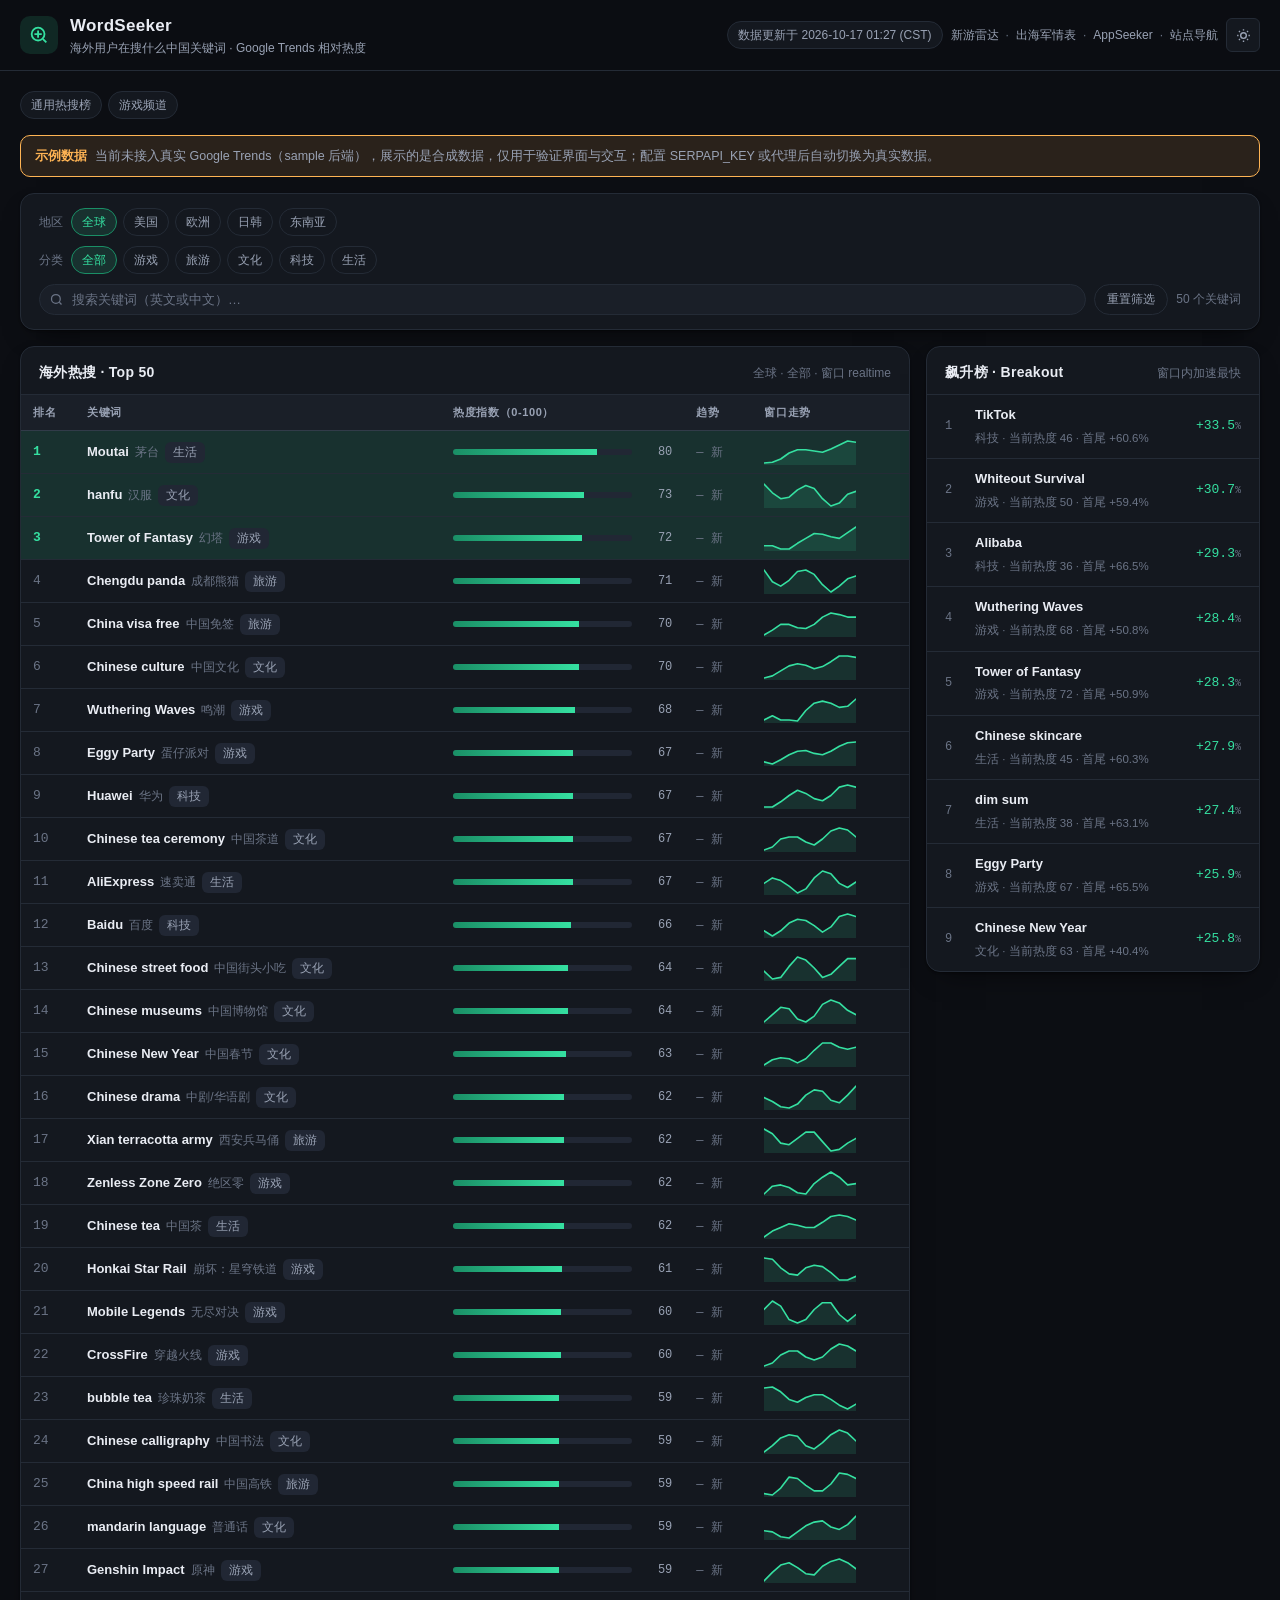
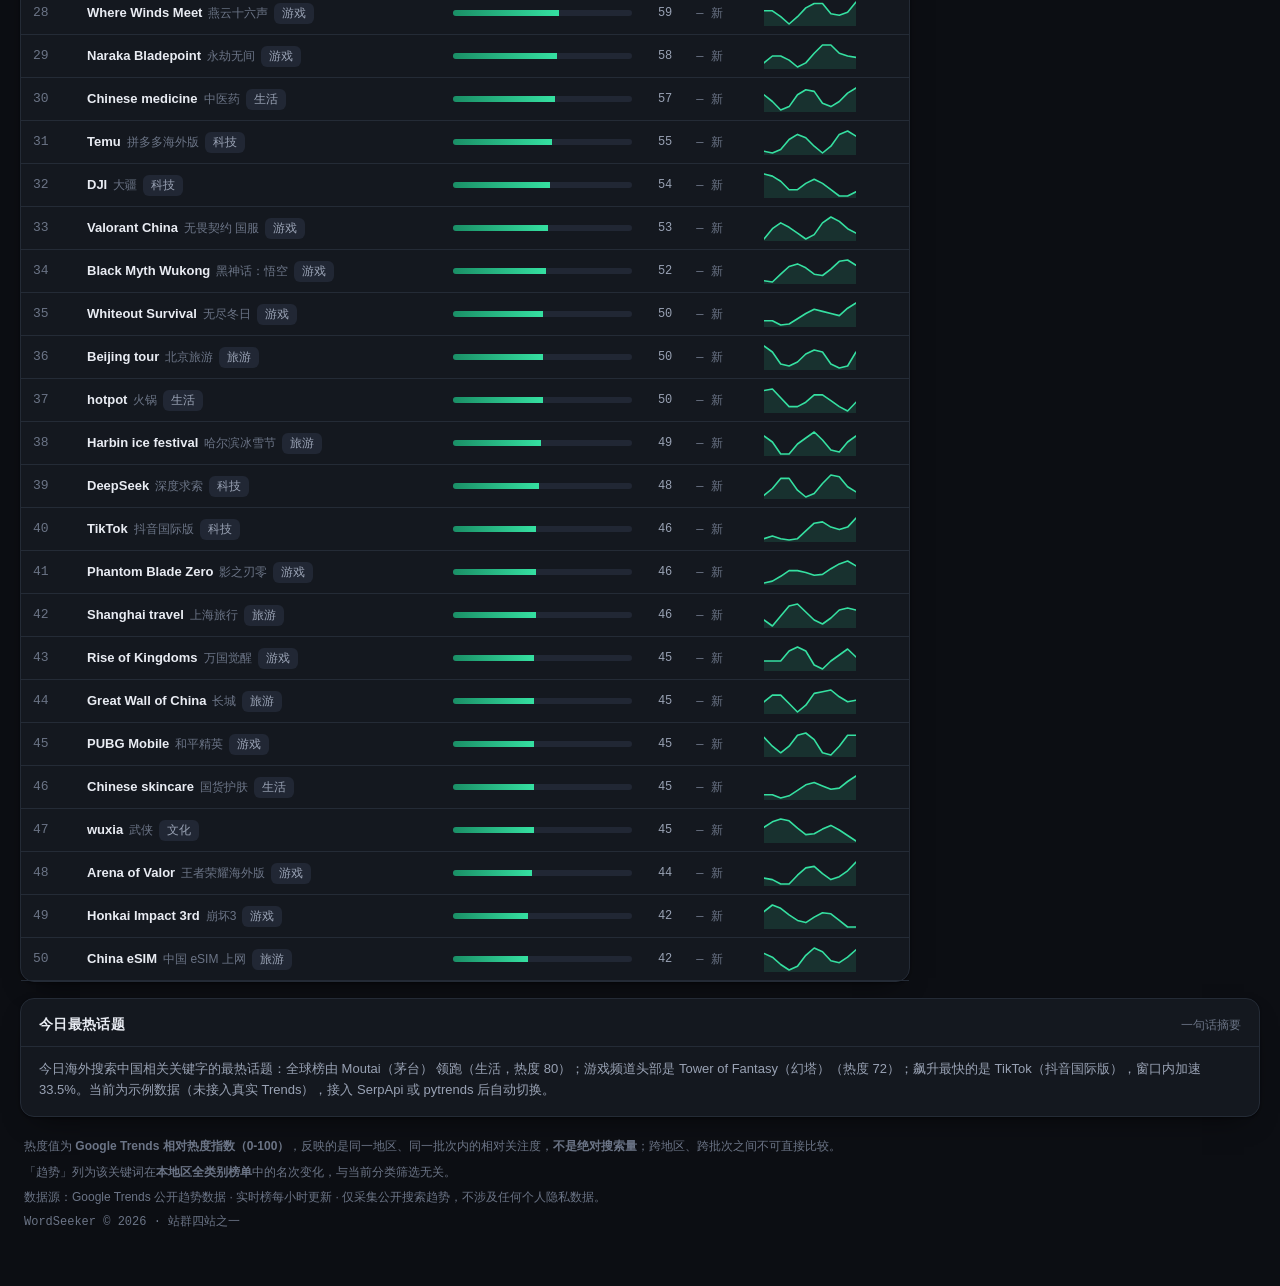
==== web/index.html @ 83b797f4 "feat: WordSeeker 站点与采集管道首版" ====
<!DOCTYPE html>
<html lang="zh-CN" data-theme="dark">
<head>
<meta charset="utf-8">
<meta name="viewport" content="width=device-width, initial-scale=1">
<title>WordSeeker · 海外热搜中国关键词榜</title>
<meta name="description" content="海外用户在搜什么中国关键词：基于 Google Trends 的实时热度排行 Top 50，支持地区与分类筛选，附飙升榜与今日最热话题摘要。">
<script>
(function () {
  try {
    var saved = localStorage.getItem('wordseeker:theme');
    document.documentElement.setAttribute('data-theme', saved === 'light' ? 'light' : 'dark');
  } catch (error) { /* 隐私模式下保持默认 */ }
})();
</script>
<link rel="stylesheet" href="styles.css?v=1">
</head>
<body>

<header class="topbar">
  <div class="topbar-inner">
    <div class="brand">
      <span class="brand-mark" aria-hidden="true">
        <svg viewBox="0 0 24 24" fill="none" stroke="currentColor" stroke-width="2">
          <circle cx="11" cy="11" r="7"></circle>
          <path d="M20 20l-3.6-3.6M11 7v8M7 11h8"></path>
        </svg>
      </span>
      <div class="brand-text">
        <h1>WordSeeker</h1>
        <p>海外用户在搜什么中国关键词 · Google Trends 相对热度</p>
      </div>
    </div>

    <div class="topbar-actions">
      <span class="chip chip-quiet" id="updated-at">正在载入数据…</span>
      <nav class="site-nav" aria-label="同服务器的其他站点">
        <a href="http://101.132.195.92/gameseek/">新游雷达</a>
        <span class="sep">·</span>
        <a href="http://101.132.195.92/gameqker/">出海军情表</a>
        <span class="sep">·</span>
        <a href="http://101.132.195.92/appseeker/">AppSeeker</a>
        <span class="sep">·</span>
        <a href="http://101.132.195.92/">站点导航</a>
      </nav>
      <button class="icon-btn" id="theme-toggle" type="button" aria-label="切换配色">
        <svg viewBox="0 0 24 24" fill="none" stroke="currentColor" stroke-width="2" aria-hidden="true">
          <path d="M12 3v2M12 19v2M3 12h2M19 12h2M5.6 5.6l1.4 1.4M17 17l1.4 1.4M18.4 5.6L17 7M7 17l-1.4 1.4"></path>
          <circle cx="12" cy="12" r="4"></circle>
        </svg>
      </button>
    </div>
  </div>
</header>

<main class="shell">

  <nav class="chips" aria-label="频道切换">
    <a class="chip" href="index.html" aria-current="page" style="text-decoration:none">通用热搜榜</a>
    <a class="chip" href="games.html" style="text-decoration:none">游戏频道</a>
  </nav>

  <section class="panel mode-banner" id="mode-banner" hidden></section>

  <section class="panel filter-bar" aria-label="筛选">
    <div class="filter-row">
      <span class="filter-label">地区</span>
      <div class="chips" id="filter-region"></div>
    </div>
    <div class="filter-row">
      <span class="filter-label">分类</span>
      <div class="chips" id="filter-category"></div>
    </div>
    <div class="filter-row">
      <span class="search-wrap">
        <svg class="search-icon" viewBox="0 0 24 24" fill="none" stroke="currentColor" stroke-width="2" aria-hidden="true">
          <circle cx="11" cy="11" r="7"></circle>
          <path d="M20 20l-3.5-3.5"></path>
        </svg>
        <input type="search" id="search" placeholder="搜索关键词（英文或中文）…" autocomplete="off">
      </span>
      <button class="text-btn" id="reset" type="button">重置筛选</button>
      <span class="result-count" id="result-count"></span>
    </div>
  </section>

  <div class="board-layout">

    <section class="panel" aria-label="实时热搜榜">
      <div class="panel-head">
        <h2 class="panel-title">海外热搜 · Top 50</h2>
        <span class="panel-sub" id="board-sub"></span>
      </div>
      <div class="board-scroll">
        <table class="board-table">
          <thead>
            <tr>
              <th>排名</th>
              <th>关键词</th>
              <th>热度指数（0-100）</th>
              <th>趋势</th>
              <th>窗口走势</th>
            </tr>
          </thead>
          <tbody id="board-body"></tbody>
        </table>
      </div>
    </section>

    <section class="panel" aria-label="飙升榜">
      <div class="panel-head">
        <h2 class="panel-title">飙升榜 · Breakout</h2>
        <span class="panel-sub">窗口内加速最快</span>
      </div>
      <div class="breakout-list" id="breakout-list"></div>
    </section>

  </div>

  <section class="panel" aria-label="今日最热话题">
    <div class="panel-head">
      <h2 class="panel-title">今日最热话题</h2>
      <span class="panel-sub">一句话摘要</span>
    </div>
    <div class="panel-body">
      <p class="intro-text" id="summary-text" style="margin:0"></p>
    </div>
  </section>

  <footer class="site-footer">
    <p>热度值为 <strong>Google Trends 相对热度指数（0-100）</strong>，反映的是同一地区、同一批次内的相对关注度，<strong>不是绝对搜索量</strong>；跨地区、跨批次之间不可直接比较。</p>
    <p>「趋势」列为该关键词在<strong>本地区全类别榜单</strong>中的名次变化，与当前分类筛选无关。</p>
    <p>数据源：Google Trends 公开趋势数据 · 实时榜每小时更新 · 仅采集公开搜索趋势，不涉及任何个人隐私数据。</p>
    <p class="footer-meta">WordSeeker © <span class="year"></span> · 站群四站之一</p>
  </footer>

</main>

<script src="data/trending.js"></script>
<script src="core.js"></script>
<script src="app.js"></script>
</body>
</html>
---- web/styles.css ----
/* ==========================================================================
   wordseeker - 海外热搜中国关键词榜
   design tokens 沿用站群权威定义（gameqker/web/styles.css），保证四站视觉统一、各自独立
   ========================================================================== */

:root {
  --font-sans: -apple-system, BlinkMacSystemFont, "Segoe UI", "PingFang SC",
               "Hiragino Sans GB", "Microsoft YaHei", "Noto Sans SC", sans-serif;
  --font-mono: "JetBrains Mono", ui-monospace, "SFMono-Regular", Consolas, monospace;
  --radius-sm: 6px;
  --radius: 10px;
  --radius-lg: 14px;
  --radius-full: 999px;
  --shell: 1440px;
}

:root[data-theme="dark"] {
  --bg: #0c0e13;
  --bg-soft: #10131a;
  --panel: #14181f;
  --panel-2: #1a1f28;
  --panel-3: #212734;
  --row-alt: #0f1219;
  --border: #242b36;
  --border-strong: #313b49;
  --text: #e9ecf3;
  --text-dim: #99a2b4;
  --text-faint: #6b7486;
  --brand: #35e0a1;
  --brand-deep: #1a8f66;
  --brand-wash: rgba(53, 224, 161, 0.12);
  --blue: #6ea8ff;
  --amber: #ffb454;
  --violet: #b98bff;
  --pink: #ff7ab8;
  --red: #ff6b6b;
  --shadow: 0 1px 2px rgba(0, 0, 0, 0.4), 0 12px 28px -16px rgba(0, 0, 0, 0.8);
}

:root[data-theme="light"] {
  --bg: #f5f6f9;
  --bg-soft: #ffffff;
  --panel: #ffffff;
  --panel-2: #f4f6f9;
  --panel-3: #eceff4;
  --row-alt: #f7f8fa;
  --border: #e2e6ed;
  --border-strong: #ced4de;
  --text: #14181f;
  --text-dim: #5c6575;
  --text-faint: #8b93a3;
  --brand: #0d9d68;
  --brand-deep: #086647;
  --brand-wash: rgba(13, 157, 104, 0.10);
  --blue: #2f6fe4;
  --amber: #b5730a;
  --violet: #7c4fd4;
  --pink: #c43f80;
  --red: #d93a3a;
  --shadow: 0 1px 2px rgba(16, 24, 40, 0.04), 0 10px 24px -18px rgba(16, 24, 40, 0.25);
}

/* 变现等级色阶 */
:root {
  --c-lv-high: var(--brand);
  --c-lv-midhigh: var(--blue);
  --c-lv-mid: var(--amber);
  --c-lv-midlow: var(--violet);
  --c-lv-low: var(--text-faint);
}

/* ==========================================================================
   Base
   ========================================================================== */

* { box-sizing: border-box; }

[hidden] { display: none !important; }

html, body { margin: 0; }

body {
  background: var(--bg);
  color: var(--text);
  font-family: var(--font-sans);
  font-size: 14px;
  line-height: 1.6;
  -webkit-font-smoothing: antialiased;
}

a { color: var(--blue); text-decoration: none; }
a:hover { text-decoration: underline; }
code { font-family: var(--font-mono); font-size: 0.92em; color: var(--text-dim); }

/* ==========================================================================
   Topbar
   ========================================================================== */

.topbar {
  position: sticky;
  top: 0;
  z-index: 20;
  background: color-mix(in srgb, var(--bg) 88%, transparent);
  backdrop-filter: blur(10px);
  border-bottom: 1px solid var(--border);
}

.topbar-inner {
  max-width: var(--shell);
  margin: 0 auto;
  padding: 12px 20px;
  display: flex;
  align-items: center;
  gap: 16px;
  flex-wrap: wrap;
}

.brand { display: flex; align-items: center; gap: 12px; flex: 1 1 auto; min-width: 0; }

.brand-mark {
  width: 38px; height: 38px;
  display: grid; place-items: center;
  border-radius: var(--radius);
  background: var(--brand-wash);
  color: var(--brand);
  flex: none;
}
.brand-mark svg { width: 22px; height: 22px; }

.brand-text h1 { margin: 0; font-size: 17px; letter-spacing: 0.3px; }
.brand-text p { margin: 0; font-size: 12px; color: var(--text-dim); }

.topbar-actions { display: flex; align-items: center; gap: 8px; flex-wrap: wrap; }

/* 顶栏右侧的站间互链（跨子站一律用绝对 URL，见 site_memory §3） */
.site-nav { display: flex; align-items: center; gap: 7px; font-size: 12px; white-space: nowrap; }
.site-nav a { color: var(--text-dim); text-decoration: none; }
.site-nav a:hover { color: var(--brand); }
.site-nav .sep { color: var(--text-faint); }

.icon-btn {
  width: 34px; height: 34px;
  display: grid; place-items: center;
  border-radius: var(--radius-sm);
  border: 1px solid var(--border);
  background: var(--panel);
  color: var(--text-dim);
  cursor: pointer;
}
.icon-btn:hover { color: var(--text); border-color: var(--border-strong); }
.icon-btn svg { width: 17px; height: 17px; }

/* ==========================================================================
   Chips & badges
   ========================================================================== */

.chip {
  display: inline-flex;
  align-items: center;
  gap: 6px;
  padding: 4px 10px;
  border-radius: var(--radius-full);
  border: 1px solid var(--border);
  background: var(--panel);
  color: var(--text-dim);
  font-size: 12px;
  font-family: inherit;
  line-height: 1.5;
  cursor: pointer;
  white-space: nowrap;
}
.chip:hover { border-color: var(--border-strong); color: var(--text); }
.chip[aria-pressed="true"] {
  background: var(--brand-wash);
  border-color: var(--brand-deep);
  color: var(--brand);
}
.chip-quiet { cursor: default; }
.chip-quiet:hover { border-color: var(--border); color: var(--text-dim); }
.chip-changed {
  cursor: default;
  background: var(--brand-wash);
  border-color: var(--brand-deep);
  color: var(--brand);
}
/* 上线倒计时提醒：用琥珀色，和「今日变更」的绿色区分开 */
.chip-alert {
  cursor: default;
  background: color-mix(in srgb, var(--amber) 14%, transparent);
  border-color: var(--amber);
  color: var(--amber);
}
.chip-count { color: var(--text-faint); font-size: 11px; }

.badge {
  display: inline-block;
  margin-left: 6px;
  padding: 1px 6px;
  border-radius: var(--radius-sm);
  font-size: 10px;
  font-weight: 500;
  letter-spacing: 0.2px;
  white-space: nowrap;
  vertical-align: middle;
}
.badge-manual { background: var(--panel-3); color: var(--text-faint); border: 1px solid var(--border); }
.badge-auto { background: var(--brand-wash); color: var(--brand); border: 1px solid var(--brand-deep); }

/* ==========================================================================
   Shell & panels
   ========================================================================== */

.shell {
  max-width: var(--shell);
  margin: 0 auto;
  padding: 20px;
  display: flex;
  flex-direction: column;
  gap: 16px;
}

.panel {
  background: var(--panel);
  border: 1px solid var(--border);
  border-radius: var(--radius-lg);
  box-shadow: var(--shadow);
}

.intro-panel { padding: 16px 18px; }
.intro-text { margin: 0 0 8px; color: var(--text-dim); font-size: 13px; }
.legend { margin: 0; color: var(--text-faint); font-size: 12px; display: flex; align-items: center; flex-wrap: wrap; }
.legend-gap { width: 14px; }

.filter-panel { padding: 14px 18px; display: flex; flex-direction: column; gap: 10px; }
.filter-row { display: flex; align-items: center; gap: 8px; flex-wrap: wrap; }
.filter-label { color: var(--text-faint); font-size: 12px; flex: none; }
.chips { display: flex; align-items: center; gap: 6px; flex-wrap: wrap; }

.search-wrap {
  position: relative;
  display: flex;
  align-items: center;
  flex: 1 1 260px;
  min-width: 220px;
}
.search-icon {
  position: absolute;
  left: 10px;
  width: 15px; height: 15px;
  color: var(--text-faint);
  pointer-events: none;
}
#search {
  width: 100%;
  padding: 7px 12px 7px 32px;
  border-radius: var(--radius-full);
  border: 1px solid var(--border);
  background: var(--panel-2);
  color: var(--text);
  font-family: inherit;
  font-size: 13px;
}
#search::placeholder { color: var(--text-faint); }
#search:focus { outline: none; border-color: var(--brand-deep); }

.text-btn {
  padding: 6px 12px;
  border-radius: var(--radius-full);
  border: 1px solid var(--border);
  background: transparent;
  color: var(--text-dim);
  font-family: inherit;
  font-size: 12px;
  cursor: pointer;
}
.text-btn:hover { color: var(--text); border-color: var(--border-strong); }
.result-count { margin-left: auto; color: var(--text-faint); font-size: 12px; }

/* ==========================================================================
   Comparison table
   ========================================================================== */

.table-panel { overflow: hidden; }

.table-scroll {
  overflow-x: auto;
  overflow-y: visible;
  /* 让横向滚动条常驻，避免用户忽略右侧还有列 */
  scrollbar-color: var(--border-strong) transparent;
}

.cmp-table {
  border-collapse: separate;
  border-spacing: 0;
  width: 100%;
  min-width: 1500px;
  font-size: 13px;
}

.cmp-table th,
.cmp-table td {
  border-bottom: 1px solid var(--border);
  border-right: 1px solid var(--border);
  padding: 10px 12px;
  text-align: left;
  vertical-align: top;
}
.cmp-table th:last-child,
.cmp-table td:last-child { border-right: none; }
.cmp-table tbody tr:last-child td { border-bottom: none; }

/* 两级表头 */
.group-row th {
  position: sticky;
  top: 0;
  z-index: 2;
  background: var(--panel-2);
  color: var(--text-dim);
  font-size: 11px;
  font-weight: 600;
  letter-spacing: 1px;
  text-align: center;
  padding: 6px 12px;
  border-bottom: 1px solid var(--border-strong);
}

.col-row th {
  position: sticky;
  top: 27px;
  z-index: 2;
  background: var(--panel-2);
  color: var(--text);
  font-size: 12px;
  font-weight: 600;
  white-space: nowrap;
  border-bottom: 1px solid var(--border-strong);
}

.th-btn {
  border: none;
  background: transparent;
  color: inherit;
  font: inherit;
  padding: 0;
  cursor: pointer;
  display: inline-flex;
  align-items: center;
  gap: 4px;
}
.th-btn:hover { color: var(--brand); }
.th-btn::after { content: "↕"; color: var(--text-faint); font-size: 10px; }
.th-btn[data-dir="asc"]::after { content: "↑"; color: var(--brand); }
.th-btn[data-dir="desc"]::after { content: "↓"; color: var(--brand); }

/* 首列冻结 */
.cmp-table .col-first { position: sticky; left: 0; z-index: 3; background: var(--panel-2); }

/* 隔行变色：颜色挂在行级变量上，冻结列与普通单元格共用同一底色，
   排序/筛选后 nth-child 会跟着重排，不需要动 JS */
.cmp-table tbody tr { --row-bg: var(--panel); }
.cmp-table tbody tr:nth-child(even) { --row-bg: var(--row-alt); }
.cmp-table tbody td { background: var(--row-bg); }
.cmp-table td.col-first { background: var(--row-bg); z-index: 1; min-width: 190px; }

/* 悬停要能盖住条纹，所以必须写在斑马纹规则之后 */
.cmp-table tbody tr:hover td { background: var(--panel-3); }

td.col-name { min-width: 190px; }
td.col-markets, td.col-keywords, td.col-opportunities, td.col-risks { min-width: 190px; }
td.col-cn_status, td.col-global_status, td.col-gap_window { min-width: 230px; }

.game-name { font-weight: 600; font-size: 14px; }
.game-name-en { color: var(--text-faint); font-size: 12px; }
.prio {
  display: inline-block;
  padding: 1px 8px;
  border-radius: var(--radius-full);
  background: var(--panel-3);
  color: var(--text-dim);
  font-family: var(--font-mono);
  font-size: 12px;
}

.cell-title { color: var(--text); }
.cell-sub { color: var(--text-dim); font-size: 12px; }

ul.cell-list { margin: 0; padding-left: 16px; }
ul.cell-list li { margin: 2px 0; color: var(--text-dim); }
ul.cell-list li::marker { color: var(--text-faint); }

.tag-row { display: flex; flex-wrap: wrap; gap: 4px; }
.tag {
  display: inline-block;
  padding: 1px 8px;
  border-radius: var(--radius-sm);
  background: var(--panel-3);
  color: var(--text-dim);
  font-size: 12px;
  white-space: nowrap;
}

.lv {
  display: inline-block;
  padding: 1px 8px;
  border-radius: var(--radius-full);
  border: 1px solid currentColor;
  font-size: 12px;
}
.lv-high { color: var(--c-lv-high); }
.lv-midhigh { color: var(--c-lv-midhigh); }
.lv-mid { color: var(--c-lv-mid); }
.lv-midlow { color: var(--c-lv-midlow); }
.lv-low { color: var(--c-lv-low); }

/* 自动校验区块 */
.auto-block {
  margin-top: 8px;
  padding: 8px 10px;
  border-radius: var(--radius-sm);
  background: var(--panel-2);
  border: 1px dashed var(--border-strong);
}
.auto-head { font-size: 11px; color: var(--brand); letter-spacing: 0.4px; }
.auto-list { margin: 4px 0 0; padding: 0; list-style: none; font-size: 12px; color: var(--text-dim); }
.auto-list li { margin: 1px 0; }
.auto-key { color: var(--text-faint); margin-right: 4px; }
.auto-bad { color: var(--amber); }
.auto-stale { color: var(--text-faint); font-size: 11px; }

/* 海外热度：人工定性，左侧色条与「自动校验」区块区分开 */
.heat-block {
  margin-top: 8px;
  padding: 7px 10px;
  border-radius: var(--radius-sm);
  background: var(--panel-2);
  border-left: 2px solid var(--amber);
  font-size: 12px;
  color: var(--text-dim);
}
.heat-head { display: flex; align-items: baseline; gap: 6px; }
.heat-key { color: var(--amber); letter-spacing: 0.3px; }
.heat-checked { margin-left: auto; color: var(--text-faint); font-size: 11px; font-family: var(--font-mono); }
.heat-text { margin-top: 2px; }

/* 今日变更：色条只画在首列，避免每一列左边缘都出现一条色条 */
tr.row-changed td.col-first { box-shadow: inset 3px 0 0 var(--brand); }
.tag-changed {
  display: inline-block;
  margin-top: 4px;
  padding: 1px 6px;
  border-radius: var(--radius-sm);
  background: var(--brand-wash);
  color: var(--brand);
  font-size: 11px;
}

/* ==========================================================================
   变更历史面板
   ========================================================================== */

.changes-panel { padding: 0; }
.changes-panel > summary {
  cursor: pointer;
  padding: 12px 18px;
  font-size: 13px;
  color: var(--text-dim);
  display: flex;
  align-items: center;
  gap: 8px;
  list-style: none;
}
.changes-panel > summary::-webkit-details-marker { display: none; }
.changes-panel > summary::before { content: "▸"; color: var(--text-faint); }
.changes-panel[open] > summary::before { content: "▾"; }
.changes-panel[open] > summary { border-bottom: 1px solid var(--border); }
.changes-count { color: var(--text-faint); font-size: 12px; }

.changes-body { padding: 6px 18px 14px; }
.change-item {
  display: flex;
  gap: 10px;
  padding: 7px 0;
  border-bottom: 1px dashed var(--border);
  font-size: 12px;
  align-items: baseline;
}
.change-item:last-child { border-bottom: none; }
.change-time { color: var(--text-faint); font-family: var(--font-mono); flex: none; }
.change-game { color: var(--text); flex: none; min-width: 108px; }
.change-field {
  flex: none;
  padding: 0 6px;
  border-radius: var(--radius-sm);
  background: var(--panel-3);
  color: var(--text-dim);
  font-size: 11px;
}
.change-diff { color: var(--text-dim); }
.change-old { color: var(--text-faint); text-decoration: line-through; }
.change-evidence {
  color: var(--text-faint);
  overflow: hidden;
  text-overflow: ellipsis;
  white-space: nowrap;
  max-width: 420px;
}

/* ==========================================================================
   上线倒计时面板
   ========================================================================== */

.countdown-panel { padding: 14px 18px 16px; }
.countdown-head { display: flex; align-items: baseline; gap: 10px; flex-wrap: wrap; }
.countdown-title { margin: 0; font-size: 14px; letter-spacing: 0.3px; }
.countdown-note { margin-left: auto; color: var(--text-faint); font-size: 12px; }

.countdown-list {
  margin-top: 12px;
  display: grid;
  grid-template-columns: repeat(auto-fill, minmax(212px, 1fr));
  gap: 10px;
}

.countdown-card {
  padding: 10px 12px 11px 14px;
  border-radius: var(--radius);
  background: var(--panel-2);
  border: 1px solid var(--border);
  border-left: 3px solid var(--border-strong);
  display: flex;
  flex-direction: column;
  gap: 5px;
}
/* 上线前 2 天内：整卡高亮，倒计时数字转绿 */
.countdown-card.is-near {
  background: var(--brand-wash);
  border-color: var(--brand-deep);
  border-left-color: var(--brand);
}
.countdown-card.is-near .countdown-days { color: var(--brand); }

.countdown-days {
  font-family: var(--font-mono);
  font-size: 22px;
  line-height: 1.15;
  color: var(--text);
}
.countdown-days small {
  margin-left: 3px;
  font-family: var(--font-sans);
  font-size: 12px;
  color: var(--text-dim);
}

.countdown-name { font-weight: 600; font-size: 13px; }
.countdown-name-en { color: var(--text-faint); font-size: 11px; }
.countdown-meta { display: flex; align-items: baseline; gap: 8px; flex-wrap: wrap; font-size: 11px; }
.countdown-date { color: var(--text-dim); font-family: var(--font-mono); }
.countdown-origin { color: var(--text-faint); font-size: 11px; }
.countdown-empty { margin: 0; color: var(--text-faint); font-size: 12px; }

/* ==========================================================================
   Empty state & footer
   ========================================================================== */

.empty-state { padding: 40px 18px; text-align: center; color: var(--text-faint); }

.site-footer { padding: 4px 4px 28px; }
.site-footer p { margin: 0 0 6px; color: var(--text-faint); font-size: 12px; }
.footer-meta { font-family: var(--font-mono); font-size: 11px; }

/* ==========================================================================
   响应式：窄屏把表格降级成卡片（同一份 DOM，不做 JS 分支）
   ========================================================================== */

@media (max-width: 860px) {
  .shell { padding: 12px; }
  .table-panel { overflow: visible; }
  .table-scroll { overflow-x: visible; }

  .cmp-table { min-width: 0; display: block; }
  .cmp-table thead { display: none; }
  .cmp-table tbody { display: block; }

  .cmp-table tbody tr {
    display: block;
    border: 1px solid var(--border);
    border-radius: var(--radius);
    margin: 0 0 12px;
    padding: 4px 0;
    background: var(--panel);
    /* 卡片模式下不用条纹：底色统一交给卡片本身，保证圆角完整 */
    --row-bg: transparent;
  }
  .cmp-table tbody tr:hover td { background: transparent; }

  .cmp-table td {
    display: block;
    border: none;
    border-bottom: 1px dashed var(--border);
    padding: 8px 14px;
    min-width: 0;
  }
  .cmp-table tbody tr td:last-child { border-bottom: none; }

  /* 首列不再冻结 */
  .cmp-table td.col-first { position: static; }

  .cmp-table td::before {
    content: attr(data-label);
    display: block;
    margin-bottom: 3px;
    color: var(--text-faint);
    font-size: 11px;
    letter-spacing: 0.4px;
  }
  .cmp-table td.col-first::before { content: none; }

  .game-name { font-size: 15px; }
  .change-evidence { display: none; }
  .result-count { margin-left: 0; }

  /* 倒计时卡片在窄屏一行一个，标题与说明换行排列 */
  .countdown-list { grid-template-columns: 1fr; }
  .countdown-note { margin-left: 0; flex: 1 1 100%; }
}

/* ==========================================================================
   WordSeeker 专属组件
   ========================================================================== */

/* 数据模式横幅：示例数据用琥珀色，真实数据用品牌绿 */
.mode-banner {
  display: flex; align-items: center; gap: 8px;
  padding: 10px 14px;
  border-radius: var(--radius);
  background: color-mix(in srgb, var(--amber) 12%, transparent);
  border: 1px solid var(--amber);
  font-size: 12.5px;
  color: var(--text-dim);
}
.mode-banner strong { color: var(--amber); }
.mode-banner-live { background: var(--brand-wash); border-color: var(--brand-deep); }
.mode-banner-live strong { color: var(--brand); }

/* 榜单双栏：主榜 + 飙升榜 */
.board-layout {
  display: grid;
  grid-template-columns: minmax(0, 1fr) 334px;
  gap: 16px;
  align-items: start;
}
@media (max-width: 1120px) { .board-layout { grid-template-columns: 1fr; } }

.panel-head {
  display: flex; align-items: baseline; gap: 10px; flex-wrap: wrap;
  padding: 14px 18px 10px;
  border-bottom: 1px solid var(--border);
}
.panel-title { margin: 0; font-size: 14px; letter-spacing: 0.3px; }
.panel-sub { margin-left: auto; color: var(--text-faint); font-size: 12px; }
.panel-body { padding: 12px 18px 16px; }
.panel-body-flush { padding: 0; }
.filter-bar { display: flex; flex-direction: column; gap: 10px; padding: 14px 18px; }

/* 榜单表格 */
.board-scroll { overflow-x: auto; }
.board-table { border-collapse: separate; border-spacing: 0; width: 100%; font-size: 13px; }
.board-table th {
  position: sticky; top: 0; z-index: 2;
  background: var(--panel-2); color: var(--text-dim);
  font-size: 11px; font-weight: 600; letter-spacing: 0.6px;
  text-align: left; padding: 9px 12px;
  border-bottom: 1px solid var(--border-strong);
  white-space: nowrap;
}
.board-table td { padding: 8px 12px; border-bottom: 1px solid var(--border); vertical-align: middle; }
.board-table tbody tr:hover td { background: var(--panel-2); }
.board-table tbody tr.row-top td { background: var(--brand-wash); }
.board-table tbody tr.row-top:hover td { background: color-mix(in srgb, var(--brand) 18%, var(--panel)); }

.rank-cell { width: 54px; font-family: var(--font-mono); color: var(--text-faint); }
.row-top .rank-cell { color: var(--brand); font-weight: 600; }
.term-cell { min-width: 186px; }
.term-link { color: var(--text); font-weight: 600; text-decoration: none; }
.term-link:hover { color: var(--brand); text-decoration: underline; }
.term-cn { margin-left: 6px; color: var(--text-faint); font-size: 12px; font-weight: 400; }
.term-cat { margin-left: 6px; }

.heat-cell { display: flex; align-items: center; gap: 8px; min-width: 156px; }
.heat-bar { flex: 1 1 auto; min-width: 52px; height: 6px; border-radius: var(--radius-full); background: var(--panel-3); overflow: hidden; }
.heat-bar > i { display: block; height: 100%; background: linear-gradient(90deg, var(--brand-deep), var(--brand)); }
.heat-value { width: 32px; text-align: right; font-family: var(--font-mono); font-size: 12px; color: var(--text-dim); }

.delta { font-family: var(--font-mono); font-size: 12px; white-space: nowrap; }
.delta-up { color: var(--brand); }
.delta-down { color: var(--red); }
.delta-flat { color: var(--text-faint); }
.delta-pct { margin-left: 6px; color: var(--text-faint); font-size: 11px; }

.spark { display: block; width: 92px; height: 26px; }
.spark-line { fill: none; stroke: var(--brand); stroke-width: 1.6; stroke-linejoin: round; stroke-linecap: round; }
.spark-area { fill: var(--brand-wash); stroke: none; }

/* 飙升榜 */
.breakout-list { display: flex; flex-direction: column; }
.breakout-item { display: flex; align-items: center; gap: 10px; padding: 10px 18px; border-bottom: 1px solid var(--border); }
.breakout-item:last-child { border-bottom: none; }
.breakout-rank { flex: none; width: 20px; font-family: var(--font-mono); font-size: 12px; color: var(--text-faint); }
.breakout-main { flex: 1 1 auto; min-width: 0; }
.breakout-term { font-weight: 600; font-size: 13px; overflow: hidden; text-overflow: ellipsis; white-space: nowrap; }
.breakout-meta { color: var(--text-faint); font-size: 11.5px; }
.breakout-growth { flex: none; font-family: var(--font-mono); font-size: 13px; color: var(--brand); }
.breakout-growth small { color: var(--text-faint); font-size: 10px; }
.breakout-empty { padding: 18px; color: var(--text-faint); font-size: 12px; }

/* 游戏频道 */
.game-grid { display: grid; grid-template-columns: repeat(auto-fill, minmax(268px, 1fr)); gap: 12px; padding: 14px 18px 18px; }
.game-card { display: flex; flex-direction: column; gap: 8px; padding: 12px 14px; border-radius: var(--radius); background: var(--panel-2); border: 1px solid var(--border); }
.game-card-head { display: flex; align-items: baseline; gap: 8px; flex-wrap: wrap; }
.game-card-title { font-weight: 600; font-size: 14px; }
.game-card-sub { color: var(--text-faint); font-size: 11.5px; }
.game-card-foot { display: flex; align-items: center; gap: 10px; font-size: 12px; color: var(--text-dim); }

.chart-wrap { padding: 12px 18px 18px; }
.chart { display: block; width: 100%; height: 288px; overflow: visible; }
.chart-grid line { stroke: var(--border); stroke-width: 1; }
.chart-axis { fill: var(--text-faint); font-size: 10px; font-family: var(--font-mono); }
.chart-legend { display: flex; flex-wrap: wrap; gap: 12px; margin-top: 10px; }
.legend-item { display: flex; align-items: center; gap: 6px; font-size: 12px; color: var(--text-dim); }
.legend-dot { flex: none; width: 10px; height: 10px; border-radius: var(--radius-full); }
.picker { display: flex; flex-wrap: wrap; gap: 6px; }

/* 详情页 */
.detail-hero { display: flex; align-items: center; gap: 14px; flex-wrap: wrap; padding: 16px 18px; }
.detail-term { margin: 0; font-size: 21px; font-weight: 700; letter-spacing: 0.2px; }
.detail-cn { color: var(--text-dim); font-size: 14px; }
.detail-tags { display: flex; gap: 6px; margin-left: auto; flex-wrap: wrap; }

.geo-grid { display: grid; grid-template-columns: repeat(auto-fill, minmax(152px, 1fr)); gap: 10px; }
.geo-card { padding: 10px 12px; border-radius: var(--radius); background: var(--panel-2); border: 1px solid var(--border); }
.geo-card-head { display: flex; align-items: baseline; justify-content: space-between; gap: 6px; font-size: 12px; color: var(--text-dim); }
.geo-value { font-family: var(--font-mono); font-size: 19px; }
.geo-bar { margin-top: 7px; height: 6px; border-radius: var(--radius-full); background: var(--panel-3); overflow: hidden; }
.geo-bar > i { display: block; height: 100%; background: linear-gradient(90deg, var(--blue), var(--brand)); }

.related-cols { display: grid; grid-template-columns: 1fr 1fr; gap: 16px; }
@media (max-width: 760px) { .related-cols { grid-template-columns: 1fr; } }
.related-col-title { margin: 0 0 6px; font-size: 12px; letter-spacing: 0.5px; color: var(--text-dim); }
.related-row { display: flex; align-items: baseline; gap: 8px; padding: 6px 0; border-bottom: 1px dashed var(--border); font-size: 12.5px; }
.related-row:last-child { border-bottom: none; }
.related-query { flex: 1 1 auto; color: var(--text); }
.related-value { font-family: var(--font-mono); font-size: 11.5px; color: var(--text-dim); }
.related-value-rising { color: var(--brand); }

.link-grid { display: flex; flex-wrap: wrap; gap: 8px; }
.link-chip {
  display: inline-flex; align-items: center; gap: 6px;
  padding: 6px 12px; border-radius: var(--radius-full);
  border: 1px solid var(--border); background: var(--panel-2);
  color: var(--text-dim); font-size: 12px; text-decoration: none;
}
.link-chip:hover { color: var(--brand); border-color: var(--brand-deep); text-decoration: none; }

/* 脚注说明 */
.metric-note { margin: 0; color: var(--text-faint); font-size: 11.5px; line-height: 1.7; }
.metric-note code { color: var(--text-dim); }
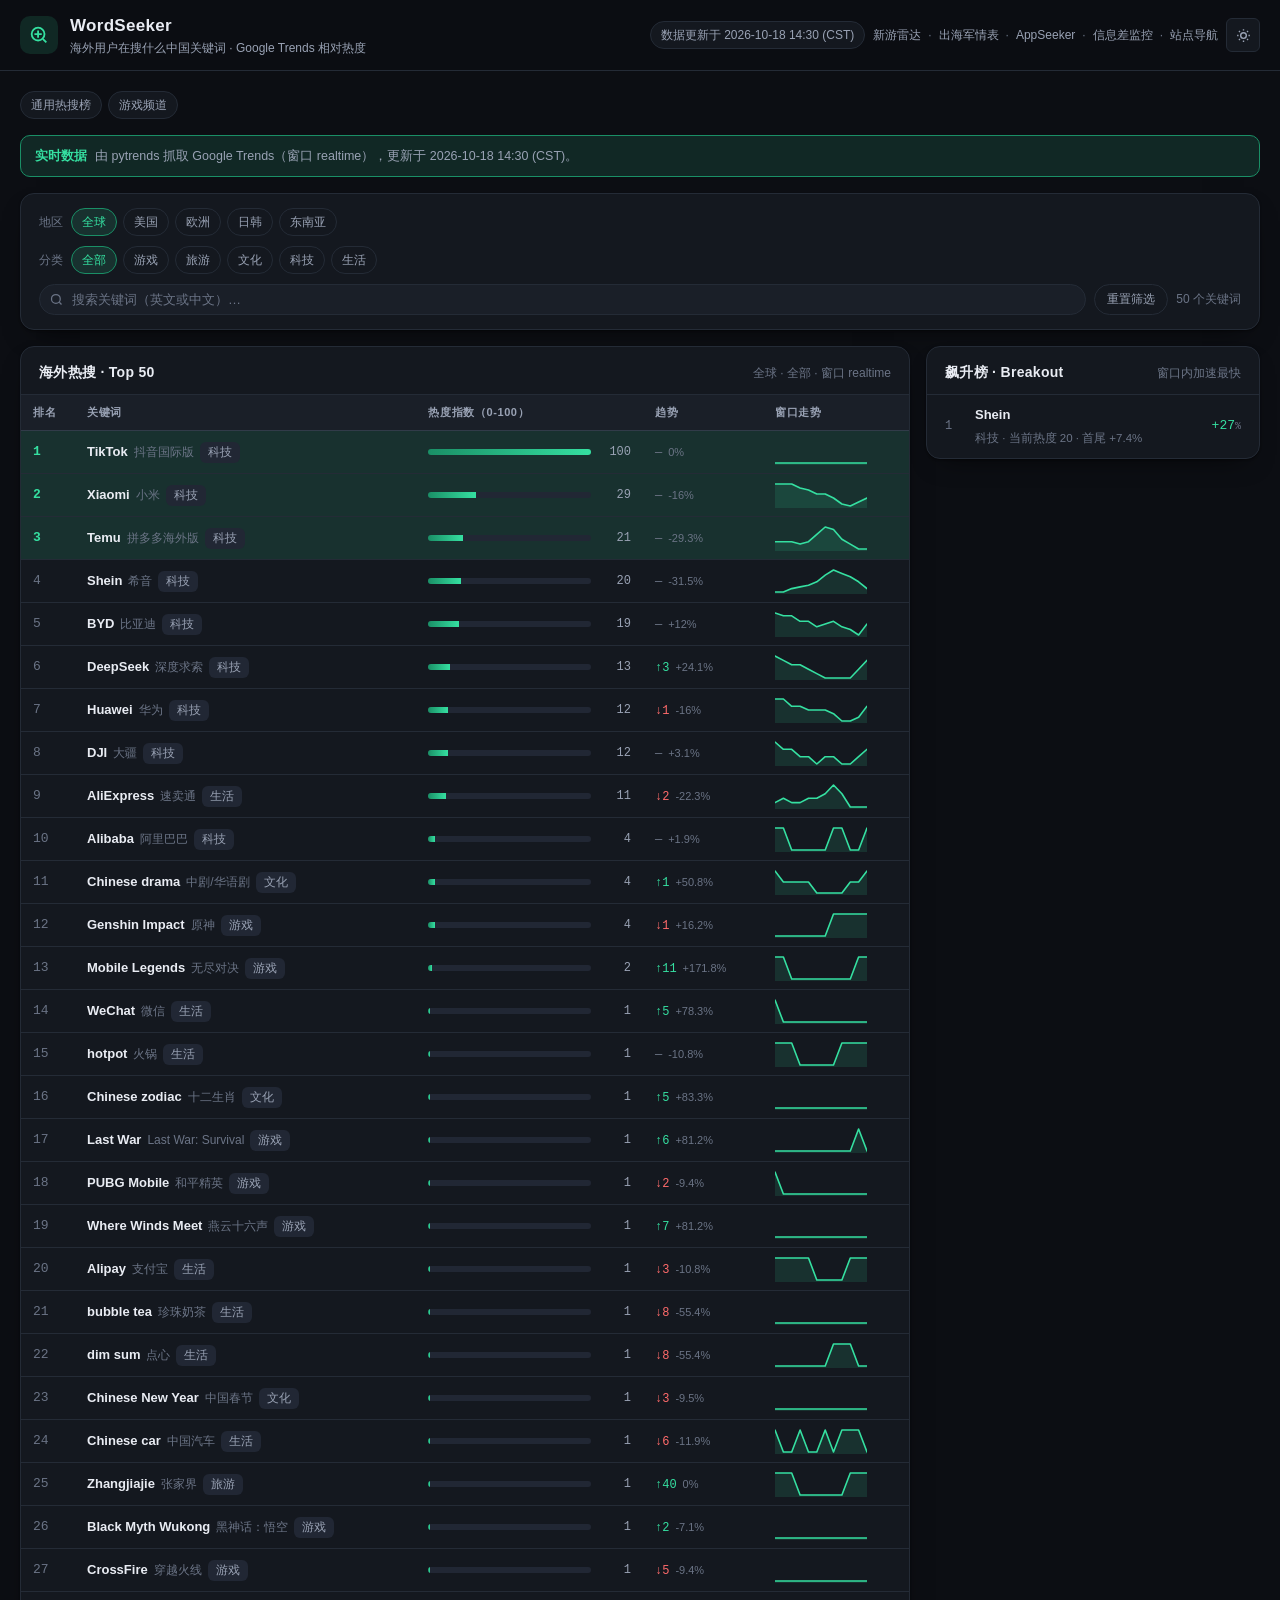
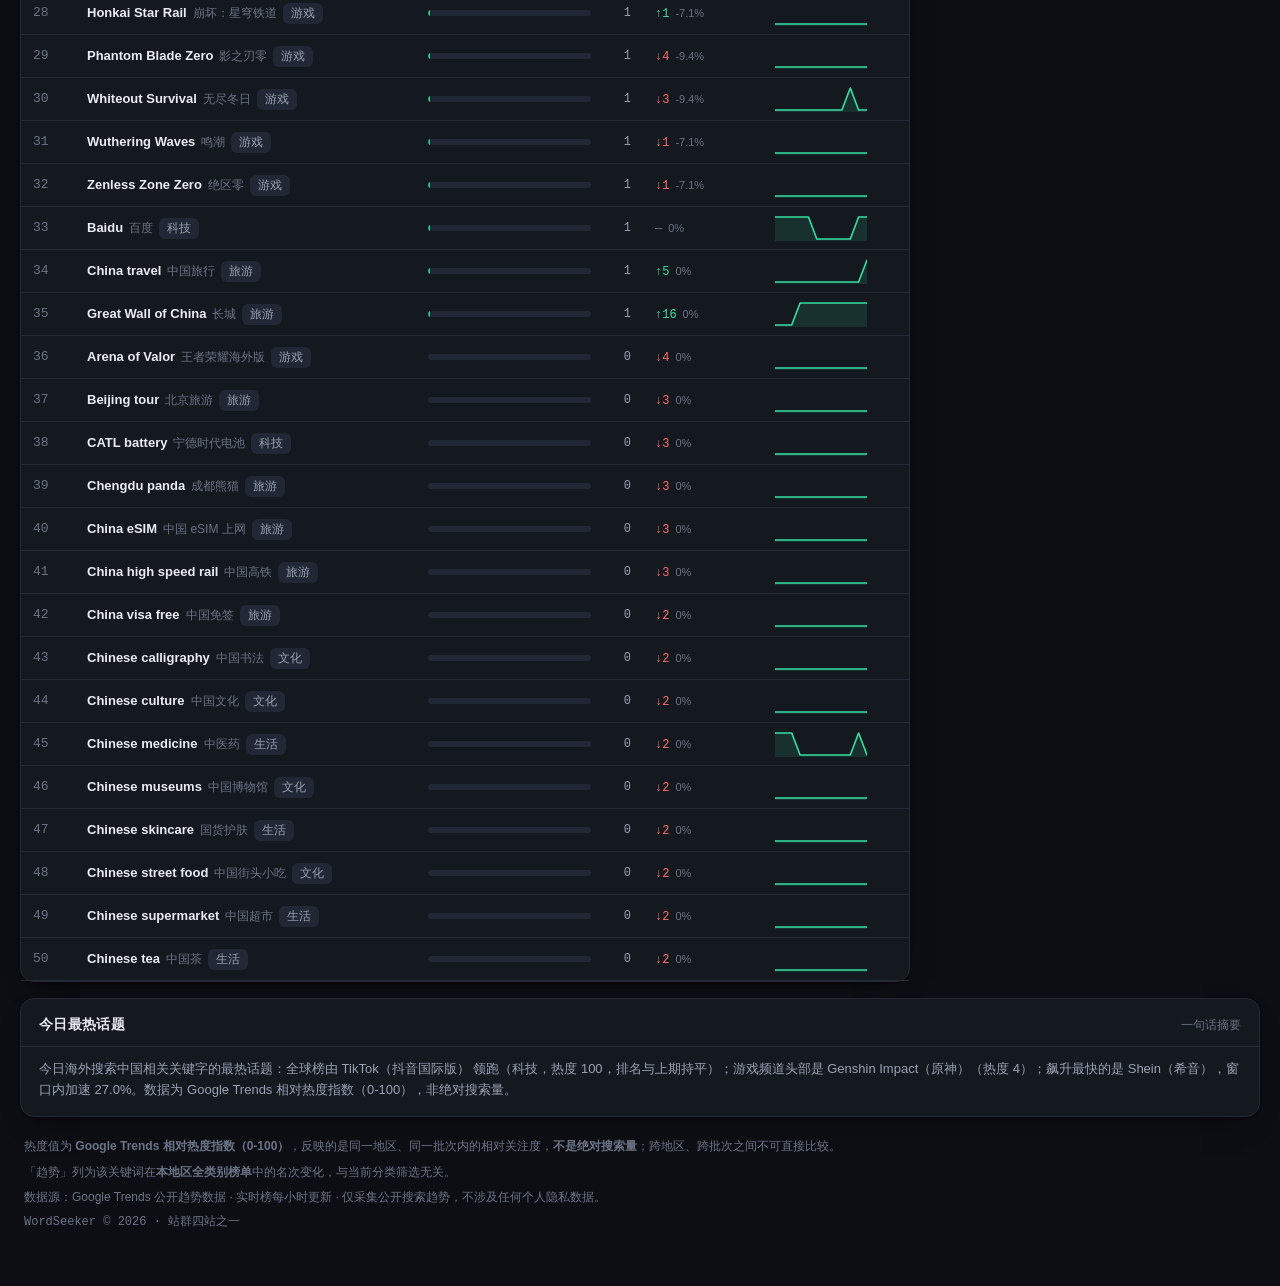
==== commit 5511b146: "chore(nav): 顶栏加入信息差监控互链" ====
--- a/web/index.html
+++ b/web/index.html
@@ -40,6 +40,8 @@
         <a href="http://101.132.195.92/gameqker/">出海军情表</a>
         <span class="sep">·</span>
         <a href="http://101.132.195.92/appseeker/">AppSeeker</a>
+        <span class="sep">·</span>
+        <a href="http://101.132.195.92/xinxicha/">信息差监控</a>
         <span class="sep">·</span>
         <a href="http://101.132.195.92/">站点导航</a>
       </nav>
